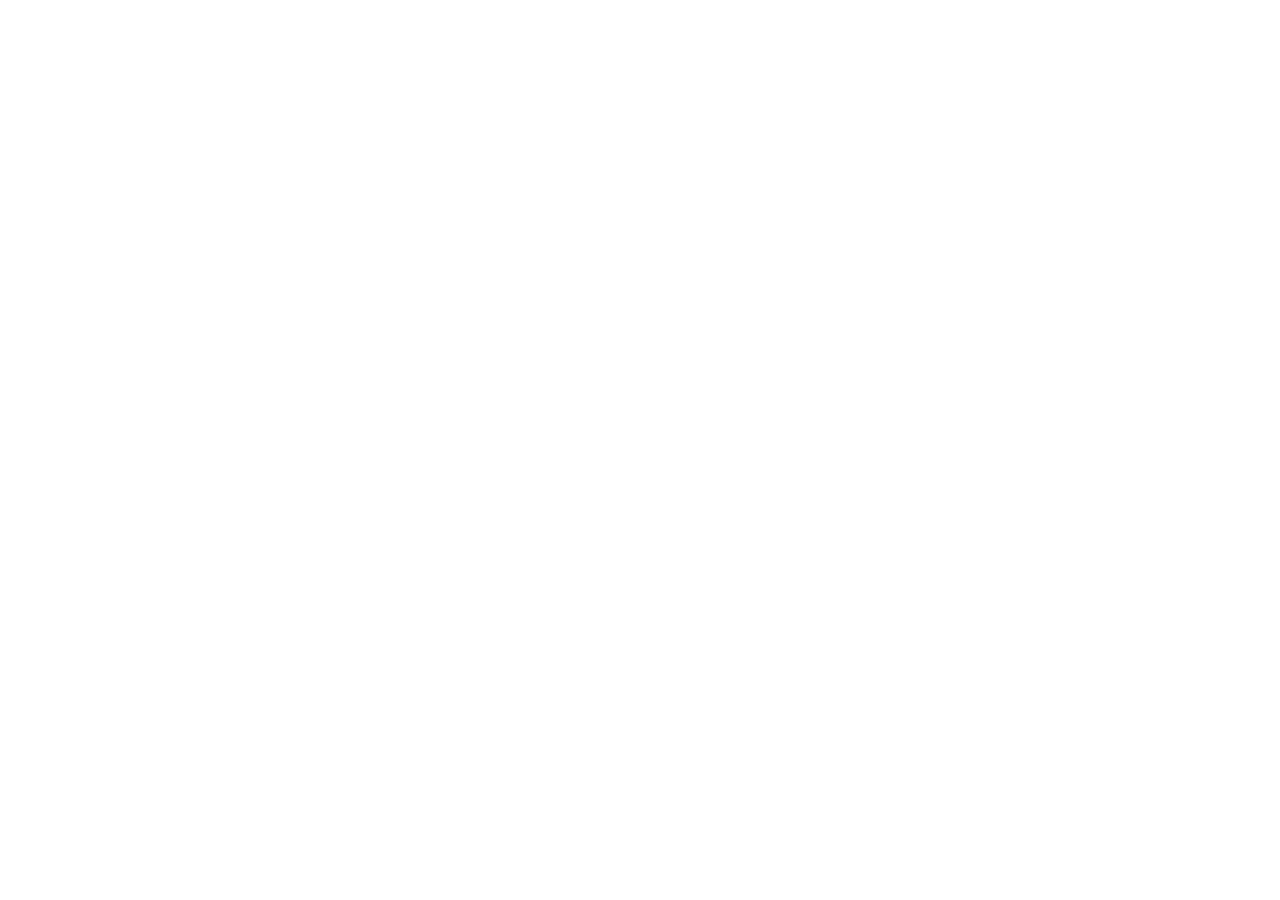
==== explorer.html @ c3f4e600 "chore: initialisation du projet" ====
<!DOCTYPE html>
<html lang="fr">
<head>
    <meta charset="UTF-8">
    <meta name="viewport" content="width=device-width, initial-scale=1.0">
    <link rel="preload" href="assets/fonts/InterVariable.woff2" as="font" type="font/woff2" crossorigin>
    <link rel="stylesheet" href="css/main.css">
    <link rel="stylesheet" href="css/explorer.css">
    <title>Explorer - Visuora</title>
</head>
<body>
    
</body>
</html>
---- css/main.css ----
@import url(variables.css);
@import url(components/navbar.css);
@import url(components/cartes.css);
@import url(components/buttons.css);

body {
    font-family: var(--font-family);
    font-size: var(--text-body);
    line-height: var(--leading-body);
}

h1 {
    font-size: var(--text-h1);
    line-height: var(--leading-tight);
    font-weight: 800;
    letter-spacing: -0.04em;
}

h2 {
    font-size: var(--text-h2);
    line-height: 1.05;
    font-weight: 800;
    letter-spacing: -0.035em;
}

h3 {
    font-size: var(--text-h3);
    line-height: var(--leading-snug);
    font-weight: 700;
    letter-spacing: -0.02em;
}
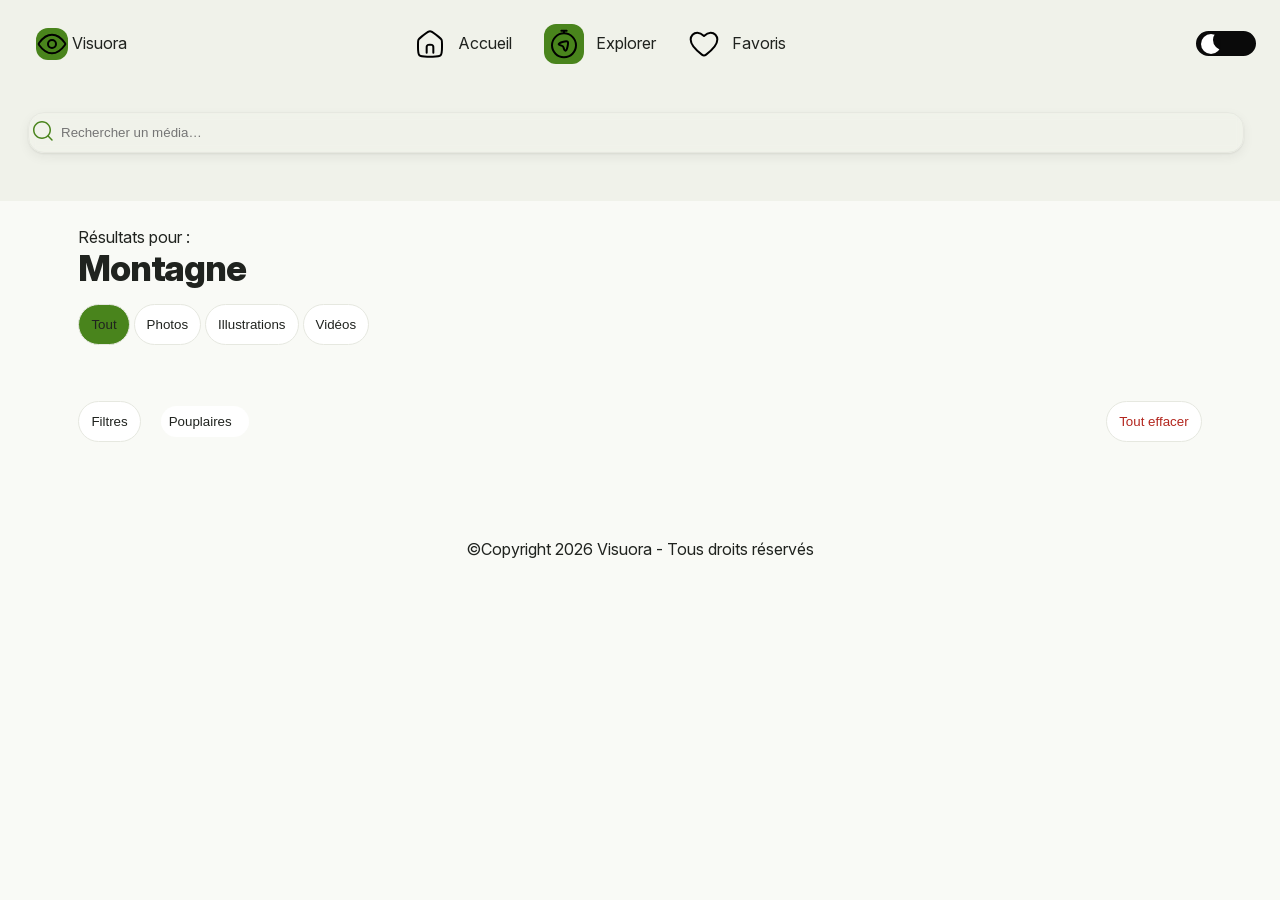
==== commit 0b8d3034: "feat: page exploration terminée" ====
--- a/explorer.html
+++ b/explorer.html
@@ -9,6 +9,103 @@
     <title>Explorer - Visuora</title>
 </head>
 <body>
-    
+    <header class="flex-around">
+
+        <div class="flex-center hamburger-container">
+            <label class="burger" for="burger">
+                <input type="checkbox" id="burger">
+                <span></span>
+                <span></span>
+                <span></span>
+            </label>
+            <a href="index.html" class="flex-center-y logo" title="Accueil">
+                <img src="assets/icons/eye.svg" class="icone" alt="icône d'un oeil">
+                Visuora
+            </a>
+        </div>
+
+        <label for="burger" class="menu-overlay" aria-label="Fermer le menu"></label>
+
+        <nav class="navbar">
+            <ul class="flex-around navbar-link">
+                <li>
+                    <a href="index.html" title="Accueil">
+                        <img src="assets/icons/house.svg" class="icone" alt="icône d'une maison">    
+                        Accueil
+                    </a>
+                </li>
+                <li>
+                    <a href="explorer.html" aria-current="page" title="Explorer">
+                        <img src="assets/icons/compass.svg" class="icone" alt="icône d'une boussole">
+                        Explorer
+                    </a>
+                </li>
+                <li>
+                    <a href="favoris.html" title="Favoris">
+                        <img src="assets/icons/heart.svg" class="icone" alt="icône d'un coeur">
+                        Favoris
+                    </a>
+                </li>
+            </ul>
+        </nav>
+
+        <div class="rechercher">
+                <form class="flex-center-y" role="search" action="explore.html">
+                    <div class="search-bar">
+                        <svg viewBox="0 0 24 24" aria-hidden="true" class="search-icon">
+                            <g>
+                                <path
+                                    d="M21.53 20.47l-3.66-3.66C19.195 15.24 20 13.214 20 11c0-4.97-4.03-9-9-9s-9 4.03-9 9 4.03 9 9 9c2.215 0 4.24-.804 5.808-2.13l3.66 3.66c.147.146.34.22.53.22s.385-.073.53-.22c.295-.293.295-.767.002-1.06zM3.5 11c0-4.135 3.365-7.5 7.5-7.5s7.5 3.365 7.5 7.5-3.365 7.5-7.5 7.5-7.5-3.365-7.5-7.5z"
+                                ></path>
+                            </g>
+                        </svg>
+                        <input type="search" id="input-search" name="q" placeholder="Rechercher un média…" aria-label="Rechercher des médias">
+                    </div>
+                </form>
+            </div>
+
+        <!-- changement de theme  -->
+        <div class="toggle-switch">
+            <label class="switch-label">
+                <input type="checkbox" class="checkbox">
+                <span class="slider"></span>
+            </label>
+        </div>  
+    </header>
+    <main>
+        <section aria-labelledby="search-title">
+           <div>    
+                <p class="m-90">Résultats pour :</p>
+                <h2 id="search-title" class="m-90">Montagne</h2>
+           </div>
+           <div class="container-btn m-90 flex-center-y m-90">
+                <button type="button" class="btn actif">Tout</button>
+                <button type="button" class="btn">Photos</button>
+                <button type="button" class="btn">Illustrations</button>
+                <button type="button" class="btn">Vidéos</button>
+            </div>
+        </section>
+        <section class="favoris">
+            <div class="filter-fav m-90 flex-between">
+                <div class="filter-options">
+                    <button class="btn">Filtres</button>
+                    <select name="favoris filtre" id="select-wrapper">
+                        <option value="populaire">Pouplaires</option>
+                        <option value="notes">Mieux notés</option>
+                    </select>
+                    
+                </div>
+                <button type="button" class="btn" id="btn-clean">Tout effacer</button>
+            </div>
+            <div class="gallery">
+                <div class="gallery-image"></div>
+            </div>
+        </section>
+    </main>
+    <footer>
+        <p class="text-center">
+            &copy;Copyright 2026 Visuora - Tous droits réservés
+        </p>
+    </footer>
 </body>
 </html>
--- a/css/main.css
+++ b/css/main.css
@@ -1,12 +1,21 @@
-@import url(variables.css);
-@import url(components/navbar.css);
-@import url(components/cartes.css);
-@import url(components/buttons.css);
+@import url('variables.css');
+@import url('utilities/utils.css');
+@import url('components/navbar.css');
+@import url('components/cartes.css');
+@import url('components/buttons.css');
+
+* {
+    margin: 0;
+    padding: 0;
+    box-sizing: border-box;
+}
 
 body {
     font-family: var(--font-family);
     font-size: var(--text-body);
     line-height: var(--leading-body);
+    background-color: var(--clr-bg);
+    color: var(--clr-texte);
 }
 
 h1 {
@@ -14,6 +23,7 @@
     line-height: var(--leading-tight);
     font-weight: 800;
     letter-spacing: -0.04em;
+    margin-bottom: var(--space-3);
 }
 
 h2 {
@@ -21,6 +31,7 @@
     line-height: 1.05;
     font-weight: 800;
     letter-spacing: -0.035em;
+    margin-bottom: var(--space-3);
 }
 
 h3 {
@@ -28,4 +39,312 @@
     line-height: var(--leading-snug);
     font-weight: 700;
     letter-spacing: -0.02em;
+    margin-bottom: var(--space-3);
+}
+
+img {
+    display: block;
+    max-width: 100%;
+    height: auto;
+    object-fit: cover;
+    aspect-ratio: 1 / 1;
+}
+
+header {
+    z-index: var(--z-header);
+    background-color: var(--clr-surface-2);
+    width: 100%;
+    gap: var(--space-9);
+    padding: var(--space-5) 0;
+}
+
+.hamburger-container {
+    gap: var(--space-3);
+}
+
+.burger {
+    display: none;
+}
+
+.logo {
+    gap: var(--space-1);
+}
+
+img.icone {
+    color: var(--clr-texte);
+}
+
+.logo img {
+    background-color: var(--clr-accent);
+    border-radius: var(--radius-card);
+}
+
+ul {
+    list-style: none;
+}
+
+a {
+    text-decoration: none;
+    color: var(--clr-texte);
+}
+
+a[aria-current="page"] img {
+    background-color: var(--clr-accent);
+    padding: var(--space-1);
+    border-radius: var(--radius-card);
+}
+
+a:focus-visible {
+    outline: 3px solid var(--clr-accent);
+    outline-offset: 2px;
+}
+
+section {
+    margin: var(--space-2) auto;
+    padding: var(--space-4);
+}
+
+.hero-title {
+    padding: var(--space-2) var(--space-5);
+}
+
+.hero-card {
+    display: none;
+    width: 150px;
+    height: 100px;
+    background-color: var(--clr-accent);
+    border-radius: var(--radius-card);
+}
+
+.hero-card-left {
+    margin-right: var(--space-7);
+    transform: rotate(-25deg);
+}
+
+.hero-card-right {
+    margin-left: var(--space-7);
+    transform: rotate(25deg);
+}
+
+.rechercher {
+    margin-top: var(--space-4);
+    margin-bottom: var(--space-4);
+    padding: var(--space-4);
+}
+
+input {
+    width: 100%;
+    backdrop-filter: blur(4px);
+    background: transparent;
+    border: 1px solid var(--clr-border);
+    padding: var(--space-3) var(--space-6);
+    border-radius: var(--radius-panel);
+    box-shadow: var(--shadow-sm);
+}
+
+input:focus {
+    outline: 1px solid var(--clr-focus);
+}
+
+.search-bar {
+    width: 100%;
+    position: relative;
+    margin-right: var(--space-2);
+}
+
+.search-icon {
+    position: absolute;
+    left: 3px;
+    top: 7px;
+    fill: var(--clr-accent);
+    width: var(--space-5);
+    height: var(--space-5);
+    pointer-events: none;
+    z-index: 1;
+}
+
+.gallery {
+    column-count: 2;
+    column-gap: var(--space-3);
+}
+
+.gallery-image {
+    break-inside: avoid;
+    margin-bottom: 15px;
+}
+
+.container-btn {
+    margin-top: var(--space-4);
+    margin-bottom: var(--space-4);
+}
+
+.actif {
+    background-color: var(--clr-accent);
+    color: var(--clr-texte);
+}
+
+.tendance {
+    color: var(--clr-texte-muet);
+    padding-right: var(--space-2);
+}
+
+footer {
+    padding: var(--space-8);
+    margin-bottom: var(--space-8);
+}
+
+@media screen and (min-width: 768px) {
+    header.flex-around {
+        justify-content: space-between;
+    }
+
+    .hamburger-container {
+        margin-left: var(--space-5);
+        gap: var(--space-4);
+    }
+
+    .burger {
+        display: block;
+    }
+
+    /* le voile sombre */
+    .menu-overlay {
+        position: fixed;
+        inset: 0;
+        background-color: var(--clr-overlay);
+        opacity: 0;
+        visibility: hidden;
+        transition: opacity var(--transition-slow),
+            visibility var(--transition-slow);
+        z-index: calc(var(--z-popover) - 2);
+    }
+
+    /* verifie que la checkbox dans le container hamburger est checké pour 
+    faire apparaitre le menu hamburger au dessus de la navbar  */
+    .hamburger-container:has(#burger:checked) .burger {
+        position: fixed;
+        top: var(--space-6);
+        left: var(--space-5);
+        z-index: var(--z-popover);
+    }
+    
+    /* fait apparaitre le voile sombre si #burger est checké et que 
+    menu-overlay est un oncle de la checkobx */
+    .hamburger-container:has(#burger:checked)~.menu-overlay {
+        opacity: 1;
+        visibility: visible;
+    }
+
+    /* affiche la barre de naviagation à gauche  */
+    .navbar {
+        position: fixed;
+        left: 0;
+        height: 100vh;
+        max-width: 220px;
+        padding-top: var(--space-9);
+        transform: translateX(-100%);
+        transition: transform var(--transition-slow);
+        z-index: calc(var(--z-popover) - 1);
+        background-color: var(--clr-bg);
+    }
+    
+    .hamburger-container:has(#burger:checked)~.navbar {
+        transform: translateX(0);
+    }
+
+    .navbar-link {
+        display: flex;
+        flex-direction: column;
+        align-items: start;
+        padding-left: var(--space-6);
+        gap: var(--space-6);
+    }
+
+    .navbar-link img {
+        display: inline;
+        margin-top: var(--space-3);
+    }
+
+    .navbar-link li a {
+        display: flex;
+        align-items: center;
+        gap: var(--space-2);
+    }
+
+    .toggle-switch {
+        margin-right: var(--space-3);
+    }
+
+    .hero {
+        margin-top: var(--space-3);
+    }
+
+    .hero-card {
+        display: block;
+    }
+
+    .categorie-carte {
+        grid-template-columns: repeat(4, 1fr);
+    }
+}
+
+@media screen and (min-width: 960px) {
+
+    header.flex-around {
+        position: sticky;
+        top: 0;
+    }
+
+    .burger {
+        display: none;
+    }
+
+    .navbar {
+        position: static;
+        background-color: transparent;
+        border-top: none;
+        width: auto;
+        transform: translateX(0);
+        padding: 0;
+        transition: none;
+        z-index: auto;
+        height: auto;
+        margin: 0 auto; 
+    }
+
+    .navbar-link {
+        display: flex;
+        flex-direction: row;
+        justify-content: center; 
+        align-items: center;      
+        padding-left: 0;   
+        padding-top: var(--space-2);       
+        gap: var(--space-6);     
+    }
+
+    .navbar-link li {        
+        flex-shrink: 0;           
+    }
+
+    .navbar-link li a {
+        display: inline-flex;     
+        align-items: center;      
+        justify-content: center;  
+        gap: var(--space-3);      
+        white-space: nowrap;      
+    }
+
+    .navbar-link img {
+        margin-top: 0;
+        margin-left: 0;           
+    }
+
+    #select-wrapper {
+        margin-left: var(--space-4);
+    }
+
+    footer {
+        margin-bottom: 0;
+    }
+
 }
--- a/css/explorer.css
+++ b/css/explorer.css
@@ -0,0 +1,37 @@
+header.flex-around {
+    display: grid;
+    grid-template-columns: 1fr auto;
+    grid-template-areas:
+        "brand theme"
+        "search search";
+    gap: var(--space-2);
+    padding: var(--space-4) var(--space-3);
+}
+
+.hamburger-container {
+    grid-area: brand;
+    justify-content: start;
+    gap: var(--space-2);
+
+}
+
+.toggle-switch {
+    grid-area: theme;
+}
+
+.rechercher {
+    grid-area: search;
+}
+
+@media screen and (min-width: 960px) {
+    header.flex-around {
+    grid-template-areas:
+        "brand theme"
+        "search search";
+    }
+
+    .navbar {
+        grid-area: brand;
+    }
+    
+}
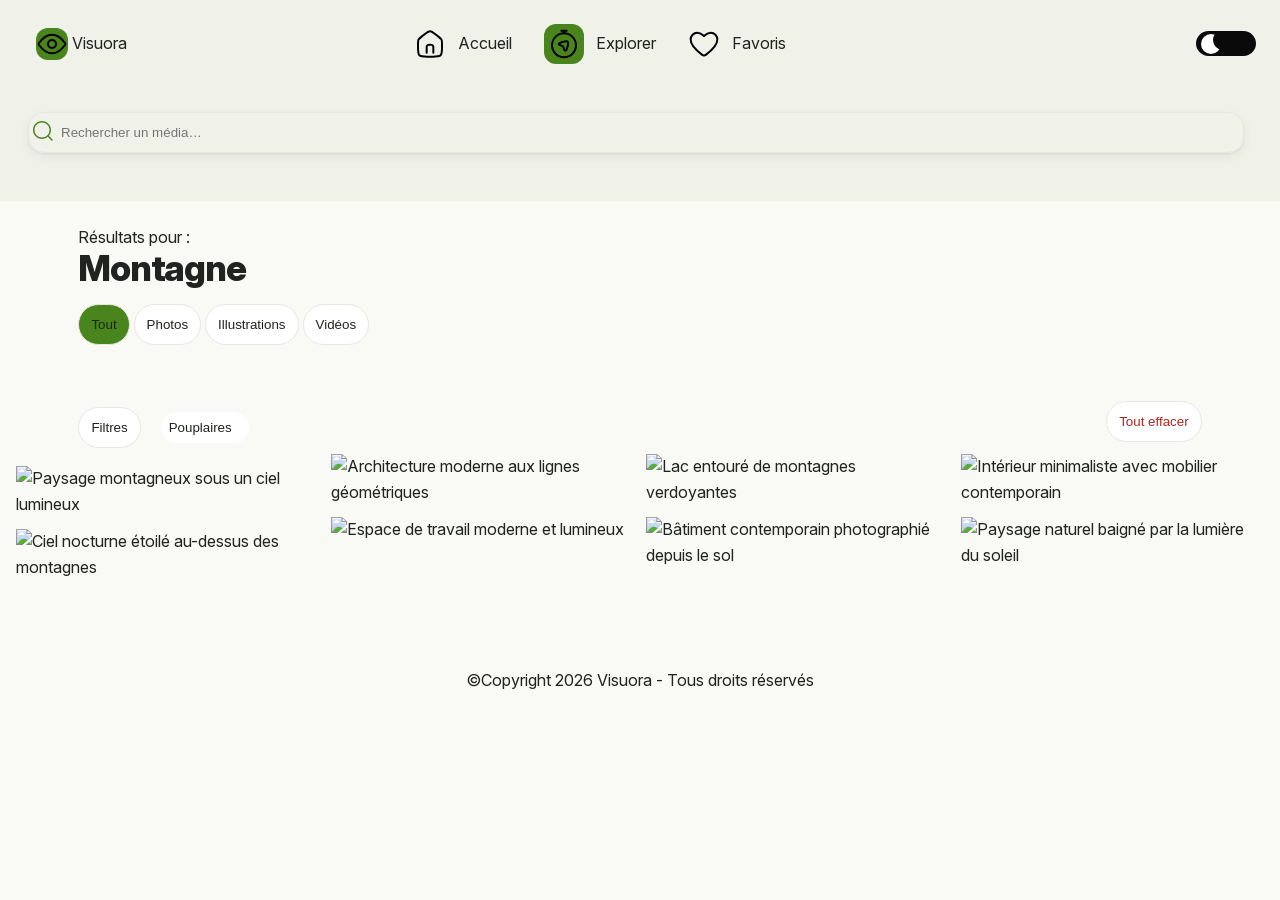
==== commit 4d1ada8d: "feat: ajout de la gestion des favoris et mise à jour de la structure de la galerie" ====
--- a/explorer.html
+++ b/explorer.html
@@ -6,6 +6,7 @@
     <link rel="preload" href="assets/fonts/InterVariable.woff2" as="font" type="font/woff2" crossorigin>
     <link rel="stylesheet" href="css/main.css">
     <link rel="stylesheet" href="css/explorer.css">
+    <script src="js/main.js" defer></script>
     <title>Explorer - Visuora</title>
 </head>
 <body>
@@ -74,11 +75,11 @@
     </header>
     <main>
         <section aria-labelledby="search-title">
-           <div>    
+            <div>    
                 <p class="m-90">Résultats pour :</p>
                 <h2 id="search-title" class="m-90">Montagne</h2>
-           </div>
-           <div class="container-btn m-90 flex-center-y m-90">
+            </div>
+            <div class="container-btn m-90 flex-center-y m-90">
                 <button type="button" class="btn actif">Tout</button>
                 <button type="button" class="btn">Photos</button>
                 <button type="button" class="btn">Illustrations</button>
--- a/css/main.css
+++ b/css/main.css
@@ -1,7 +1,6 @@
 @import url('variables.css');
 @import url('utilities/utils.css');
 @import url('components/navbar.css');
-@import url('components/cartes.css');
 @import url('components/buttons.css');
 
 * {
@@ -163,14 +162,64 @@
     z-index: 1;
 }
 
+.grid-cols-2 .gallery {
+    grid-column: span 2;
+}
+
 .gallery {
     column-count: 2;
     column-gap: var(--space-3);
 }
 
 .gallery-image {
+    position: relative;
     break-inside: avoid;
-    margin-bottom: 15px;
+    margin-bottom: var(--space-3);
+    cursor: pointer;
+    filter: brightness(1);
+    transition: filter var(--transition-fast);
+}
+
+.gallery-image:focus-within .btn-icone {
+    opacity: 1;
+}
+
+.gallery-image img {
+    width: 100%;
+    aspect-ratio: auto;
+}
+
+.exploration-carte{
+    gap: var(--space-2);
+}
+
+.exploration-carte .btn-search {
+    margin-top: var(--space-6);
+}
+
+.icone-container {
+    position: absolute;
+    bottom: 0;
+    gap: var(--space-2);
+    width: 100%;
+}
+
+.btn-icone svg {
+    width: var(--text-body);
+    height: var(--text-body);
+    pointer-events: none;
+}
+
+.btn-icone path {
+    pointer-events: none;
+}
+
+.btn-icone.fill {
+    color: red;
+}
+
+.btn-icone.fill svg path {
+    fill: currentColor;
 }
 
 .container-btn {
@@ -191,6 +240,26 @@
 footer {
     padding: var(--space-8);
     margin-bottom: var(--space-8);
+}
+
+/* applique le filtre sur le conteneur de l'image de la galerie et 
+fait apparaitre les boutons like et si l'appareil possede un pointeur pour survoler
+les elements  */
+@media (hover: hover) {
+
+    .btn-icone {
+        opacity: 0;
+    }
+
+    .gallery-image:focus-within .btn-icone,
+    .gallery-image:hover .btn-icone {
+        opacity: 1;
+    }
+
+    .gallery-image:hover,
+    .gallery-image:focus-within {
+        filter: brightness(.75);
+    }
 }
 
 @media screen and (min-width: 768px) {
@@ -227,7 +296,7 @@
         left: var(--space-5);
         z-index: var(--z-popover);
     }
-    
+
     /* fait apparaitre le voile sombre si #burger est checké et que 
     menu-overlay est un oncle de la checkobx */
     .hamburger-container:has(#burger:checked)~.menu-overlay {
@@ -247,7 +316,7 @@
         z-index: calc(var(--z-popover) - 1);
         background-color: var(--clr-bg);
     }
-    
+
     .hamburger-container:has(#burger:checked)~.navbar {
         transform: translateX(0);
     }
@@ -281,10 +350,6 @@
 
     .hero-card {
         display: block;
-    }
-
-    .categorie-carte {
-        grid-template-columns: repeat(4, 1fr);
     }
 }
 
@@ -309,40 +374,49 @@
         transition: none;
         z-index: auto;
         height: auto;
-        margin: 0 auto; 
+        margin: 0 auto;
     }
 
     .navbar-link {
         display: flex;
         flex-direction: row;
-        justify-content: center; 
-        align-items: center;      
-        padding-left: 0;   
-        padding-top: var(--space-2);       
-        gap: var(--space-6);     
-    }
-
-    .navbar-link li {        
-        flex-shrink: 0;           
+        justify-content: center;
+        align-items: center;
+        padding-left: 0;
+        padding-top: var(--space-2);
+        gap: var(--space-6);
+    }
+
+    .navbar-link li {
+        flex-shrink: 0;
     }
 
     .navbar-link li a {
-        display: inline-flex;     
-        align-items: center;      
-        justify-content: center;  
-        gap: var(--space-3);      
-        white-space: nowrap;      
+        display: inline-flex;
+        align-items: center;
+        justify-content: center;
+        gap: var(--space-3);
+        white-space: nowrap;
     }
 
     .navbar-link img {
         margin-top: 0;
-        margin-left: 0;           
+        margin-left: 0;
     }
 
     #select-wrapper {
         margin-left: var(--space-4);
     }
 
+    .gallery {
+        column-count: 4;
+    }
+
+    .btn-icone svg {
+        width: var(--text-h2);
+        height: var(--text-h2);
+    }
+
     footer {
         margin-bottom: 0;
     }
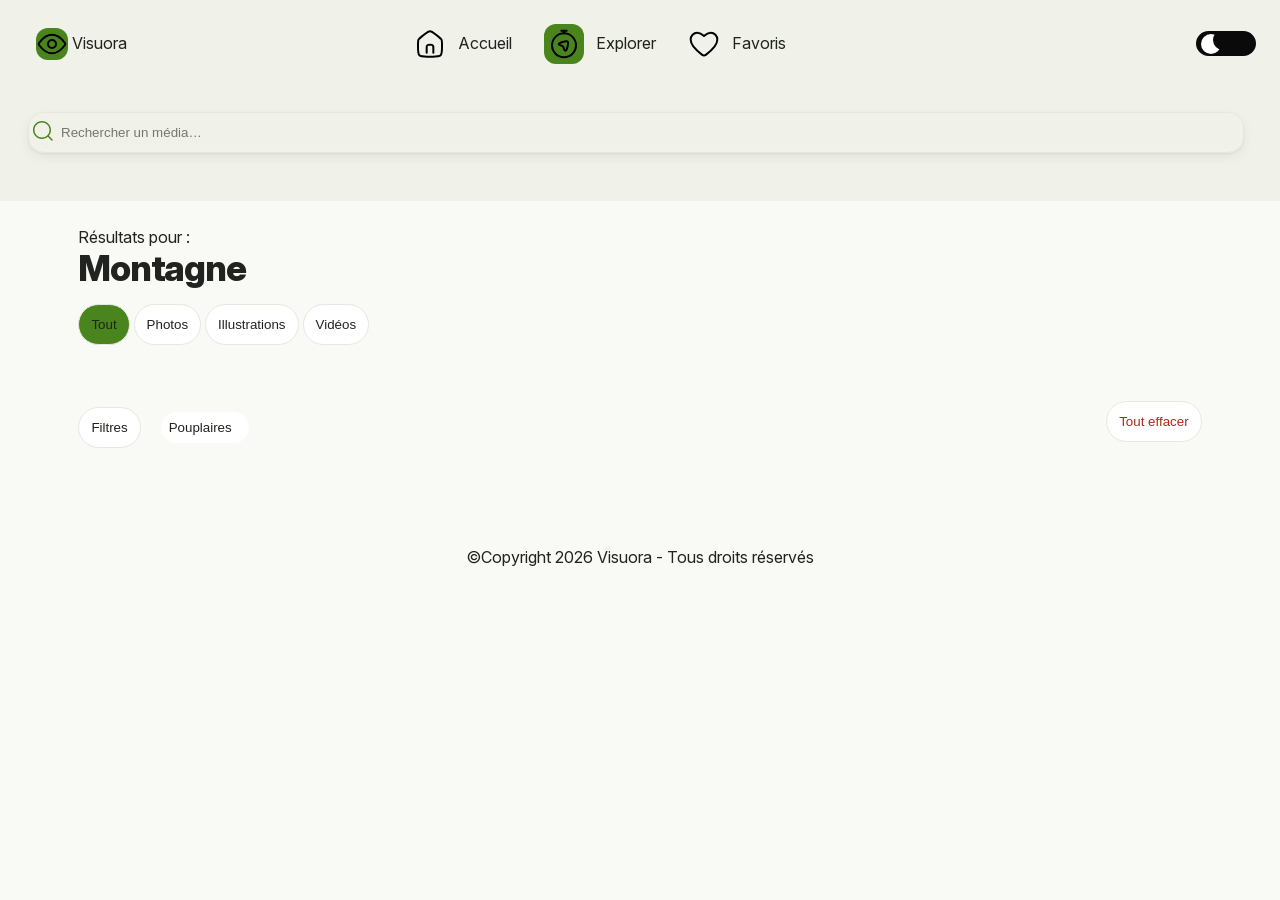
==== commit e90c5e60: "feat: mise à jour des scripts pour utiliser gallery.js et ajout de la gestion des favoris" ====
--- a/explorer.html
+++ b/explorer.html
@@ -6,7 +6,7 @@
     <link rel="preload" href="assets/fonts/InterVariable.woff2" as="font" type="font/woff2" crossorigin>
     <link rel="stylesheet" href="css/main.css">
     <link rel="stylesheet" href="css/explorer.css">
-    <script src="js/main.js" defer></script>
+    <script src="js/gallery.js" defer></script>
     <title>Explorer - Visuora</title>
 </head>
 <body>
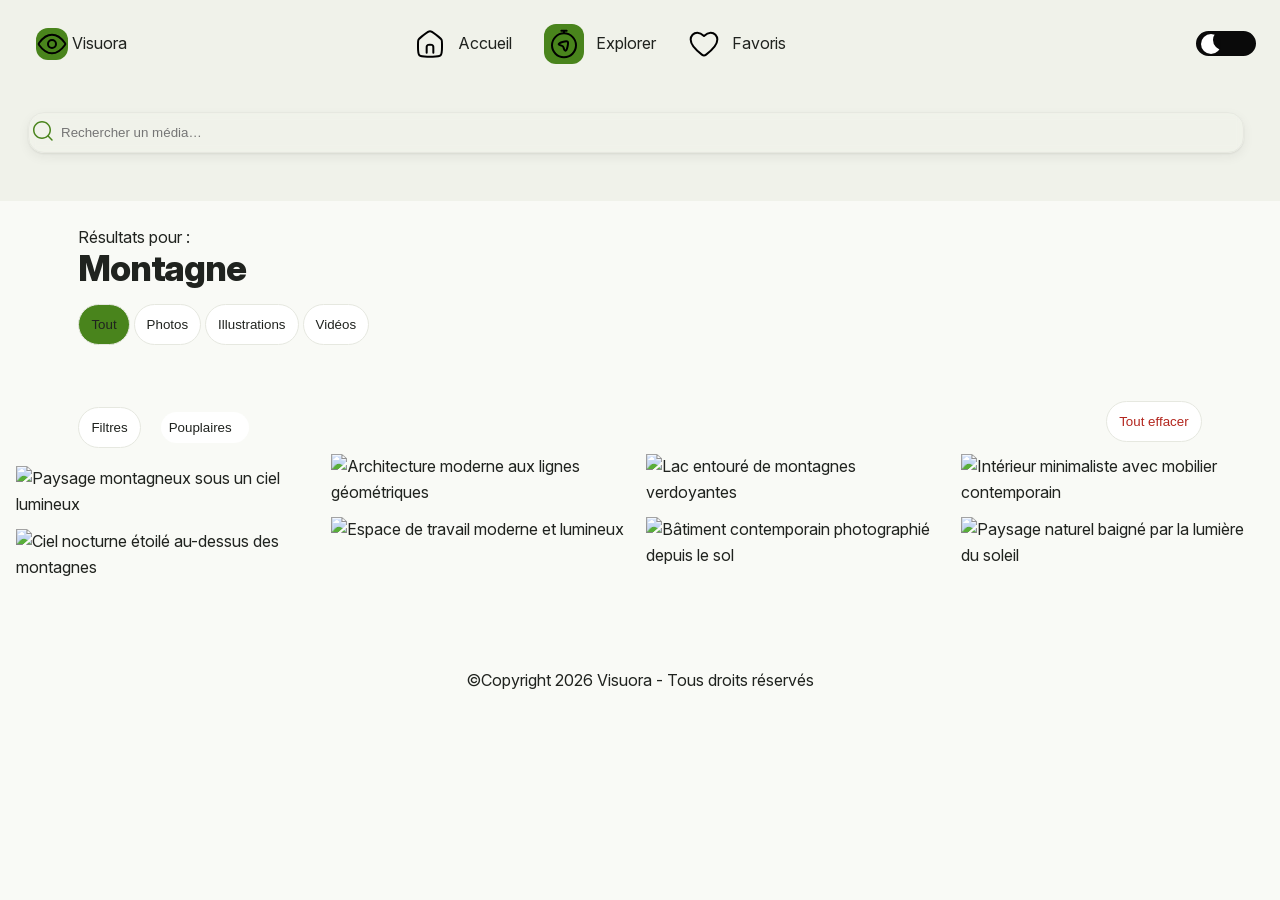
==== commit 51f9202a: "feat: centraliser la galerie et gerer les favoris Co-authored-by: Copilot <223556219+Copilot@users.n" ====
--- a/explorer.html
+++ b/explorer.html
@@ -6,7 +6,8 @@
     <link rel="preload" href="assets/fonts/InterVariable.woff2" as="font" type="font/woff2" crossorigin>
     <link rel="stylesheet" href="css/main.css">
     <link rel="stylesheet" href="css/explorer.css">
-    <script src="js/gallery.js" defer></script>
+    <script type="module" src="js/gallery.js" defer></script>
+    <script type="module" src="js/main.js" defer></script>
     <title>Explorer - Visuora</title>
 </head>
 <body>
